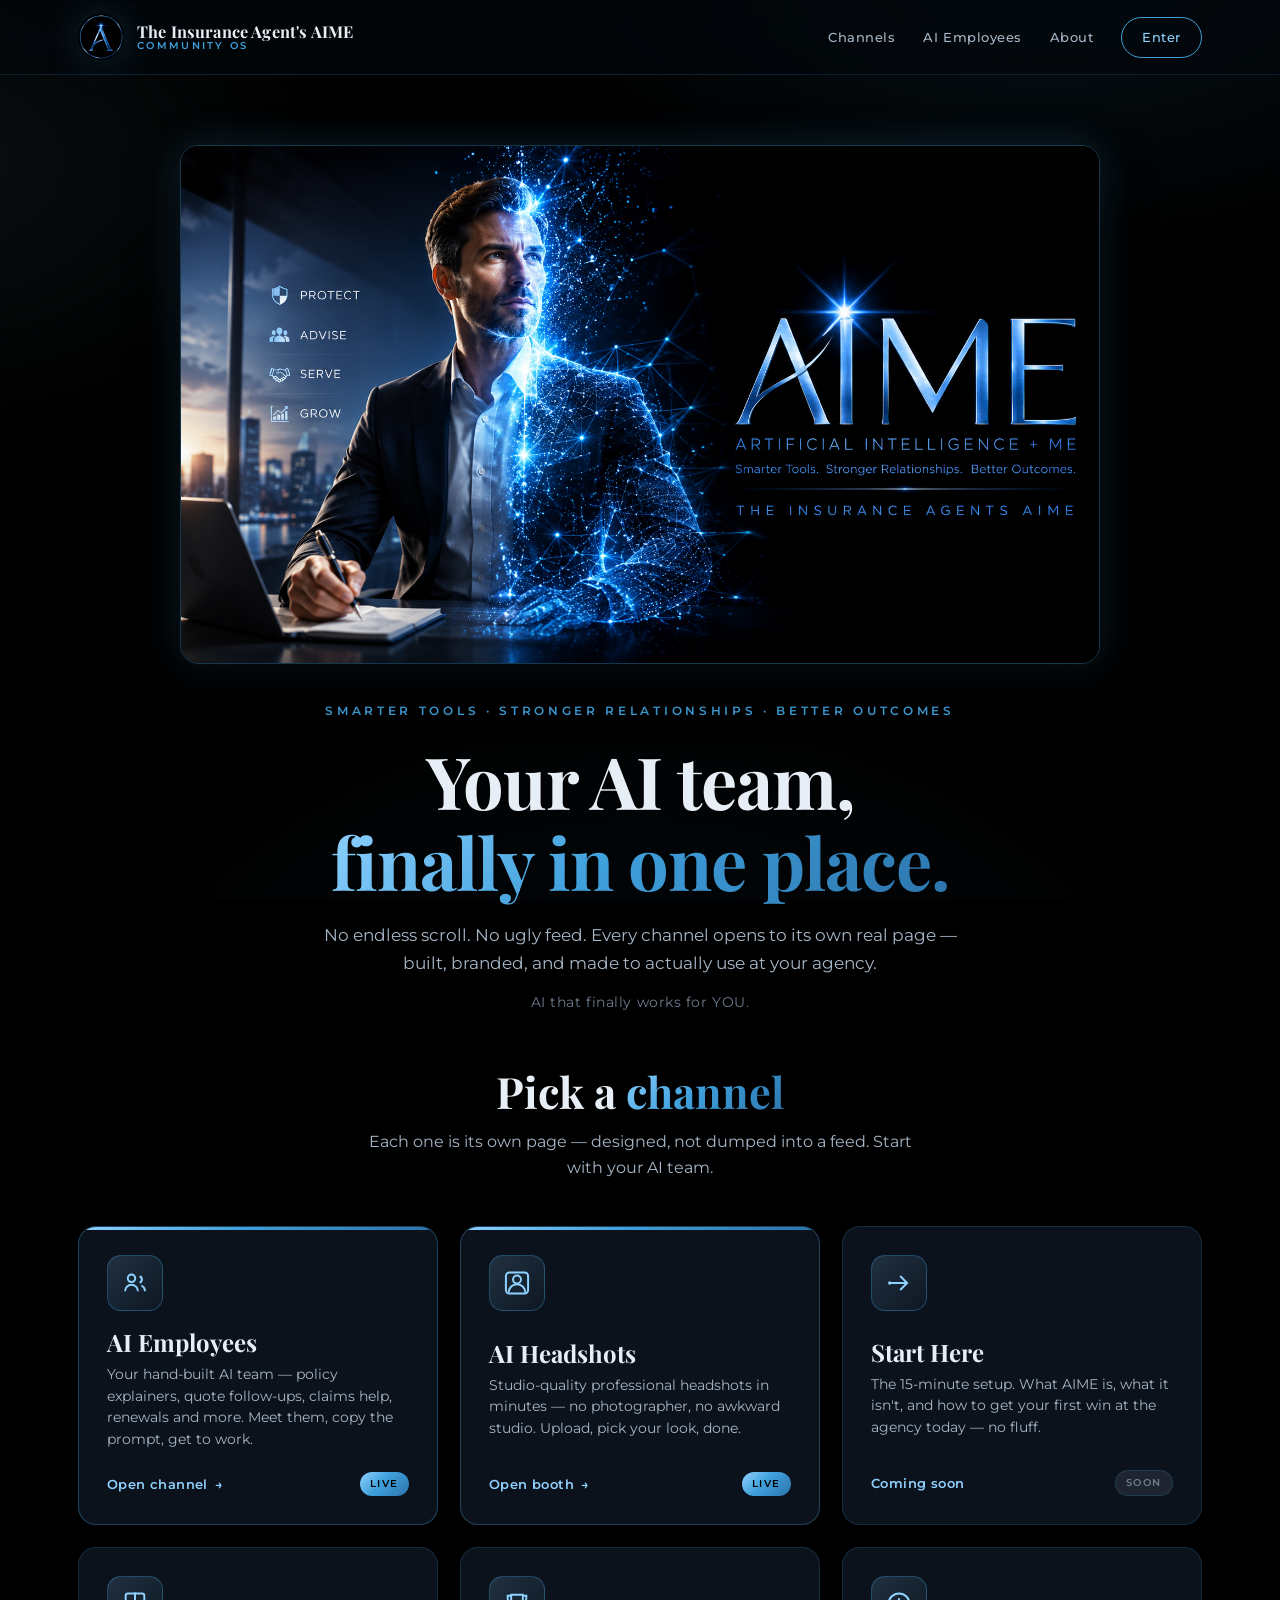
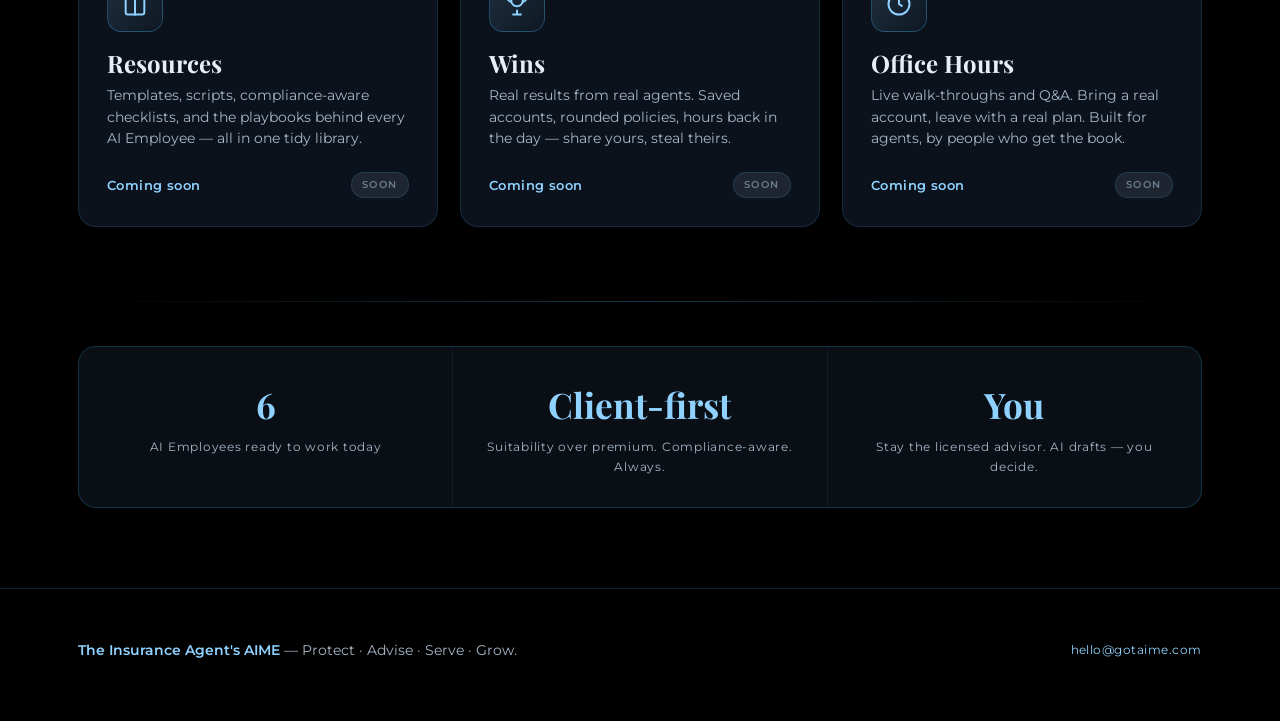
==== index.html @ 366e3d1a "The Insurance Agent's AIME — installable community PWA Chrome-blue-on-navy branded community hub (co" ====
<!DOCTYPE html>
<html lang="en">
<head>
  <meta charset="UTF-8" />
  <meta name="viewport" content="width=device-width, initial-scale=1.0, viewport-fit=cover" />
  <title>The Insurance Agent's AIME — Community OS</title>
  <meta name="description" content="The Insurance Agent's AIME community — a designed home where every channel is its own page. Smarter tools. Stronger relationships. Better outcomes." />

  <!-- PWA -->
  <link rel="manifest" href="manifest.webmanifest" />
  <meta name="theme-color" content="#0A0E15" />
  <meta name="apple-mobile-web-app-capable" content="yes" />
  <meta name="apple-mobile-web-app-status-bar-style" content="black-translucent" />
  <meta name="apple-mobile-web-app-title" content="Insurance AIME" />
  <link rel="apple-touch-icon" href="assets/img/apple-touch-icon.png" />
  <link rel="icon" type="image/png" href="assets/img/favicon-48.png" />

  <link rel="preconnect" href="https://fonts.googleapis.com" />
  <link rel="preconnect" href="https://fonts.gstatic.com" crossorigin />
  <link href="https://fonts.googleapis.com/css2?family=Playfair+Display:wght@600;700;800&family=Montserrat:wght@400;500;600;700&display=swap" rel="stylesheet" />
  <link rel="stylesheet" href="assets/css/styles.css" />
</head>
<body>

  <!-- ============ HEADER ============ -->
  <header class="site-header">
    <div class="wrap">
      <a class="brand-lockup" href="index.html">
        <img class="emblem-img" src="assets/img/aime-emblem.png" alt="AIME emblem" width="46" height="46" />
        <span class="brand-names">
          <span class="b1">The Insurance Agent's AIME</span>
          <span class="b2">Community OS</span>
        </span>
      </a>
      <nav class="header-nav">
        <a href="#channels">Channels</a>
        <a href="ai-employees.html">AI Employees</a>
        <a href="#about">About</a>
        <button class="install-btn" id="installBtn" hidden type="button">Install app</button>
        <a class="header-cta" href="ai-employees.html">Enter</a>
      </nav>
    </div>
  </header>

  <!-- ============ HERO ============ -->
  <section class="hero">
    <div class="wrap">
      <img class="hero-banner" src="assets/img/aime-hero-banner.png"
           alt="The Insurance Agent's AIME — Smarter Tools. Stronger Relationships. Better Outcomes." />
      <div class="eyebrow">Smarter Tools · Stronger Relationships · Better Outcomes</div>
      <h1>Your AI team,<span class="line2"><span class="blue-text">finally in one place.</span></span></h1>
      <p class="lede">
        No endless scroll. No ugly feed. Every channel opens to its own real page —
        built, branded, and made to actually use at your agency.
      </p>
      <p class="sub">AI that finally works for YOU.</p>
    </div>
  </section>

  <!-- ============ CHANNELS ============ -->
  <section id="channels">
    <div class="wrap">
      <div class="section-head">
        <h2>Pick a <span class="blue-text">channel</span></h2>
        <p>Each one is its own page — designed, not dumped into a feed. Start with your AI team.</p>
      </div>

      <div class="channel-grid">

        <!-- LIVE: AI Employees -->
        <a class="channel-tile is-live" href="ai-employees.html">
          <div class="tile-icon">
            <svg viewBox="0 0 24 24"><circle cx="9" cy="8" r="3.2"/><path d="M3.5 19a5.5 5.5 0 0 1 11 0"/><path d="M16 6.2a3 3 0 0 1 0 5.6"/><path d="M17.5 14.2A5.2 5.2 0 0 1 20.5 19"/></svg>
          </div>
          <div class="tile-body">
            <h3>AI Employees</h3>
            <p>Your hand-built AI team — policy explainers, quote follow-ups, claims help, renewals and more. Meet them, copy the prompt, get to work.</p>
          </div>
          <div class="tile-foot">
            <span class="tile-link">Open channel <span class="arrow">&rarr;</span></span>
            <span class="tile-badge live">Live</span>
          </div>
        </a>

        <!-- LIVE: AI Headshots (external booth) -->
        <a class="channel-tile is-live" href="https://headshots.gotaime.com" target="_blank" rel="noopener">
          <div class="tile-icon">
            <svg viewBox="0 0 24 24"><circle cx="12" cy="9" r="3.4"/><path d="M5 20a7 7 0 0 1 14 0"/><rect x="2.5" y="3" width="19" height="18" rx="3"/></svg>
          </div>
          <div class="tile-body">
            <h3>AI Headshots</h3>
            <p>Studio-quality professional headshots in minutes — no photographer, no awkward studio. Upload, pick your look, done.</p>
          </div>
          <div class="tile-foot">
            <span class="tile-link">Open booth <span class="arrow">&rarr;</span></span>
            <span class="tile-badge live">Live</span>
          </div>
        </a>

        <!-- Start Here -->
        <a class="channel-tile" href="#">
          <div class="tile-icon">
            <svg viewBox="0 0 24 24"><path d="M5 12h14"/><path d="m13 6 6 6-6 6"/><circle cx="4" cy="12" r="1.4" fill="var(--sky)" stroke="none"/></svg>
          </div>
          <div class="tile-body">
            <h3>Start Here</h3>
            <p>The 15-minute setup. What AIME is, what it isn't, and how to get your first win at the agency today — no fluff.</p>
          </div>
          <div class="tile-foot">
            <span class="tile-link">Coming soon</span>
            <span class="tile-badge soon">Soon</span>
          </div>
        </a>

        <!-- Resources -->
        <a class="channel-tile" href="#">
          <div class="tile-icon">
            <svg viewBox="0 0 24 24"><path d="M4 5a2 2 0 0 1 2-2h6v18H6a2 2 0 0 1-2-2Z"/><path d="M20 5a2 2 0 0 0-2-2h-6v18h6a2 2 0 0 0 2-2Z"/></svg>
          </div>
          <div class="tile-body">
            <h3>Resources</h3>
            <p>Templates, scripts, compliance-aware checklists, and the playbooks behind every AI Employee — all in one tidy library.</p>
          </div>
          <div class="tile-foot">
            <span class="tile-link">Coming soon</span>
            <span class="tile-badge soon">Soon</span>
          </div>
        </a>

        <!-- Wins -->
        <a class="channel-tile" href="#">
          <div class="tile-icon">
            <svg viewBox="0 0 24 24"><path d="M8 21h8"/><path d="M12 17v4"/><path d="M7 4h10v5a5 5 0 0 1-10 0Z"/><path d="M17 5h3v2a3 3 0 0 1-3 3M7 5H4v2a3 3 0 0 0 3 3"/></svg>
          </div>
          <div class="tile-body">
            <h3>Wins</h3>
            <p>Real results from real agents. Saved accounts, rounded policies, hours back in the day — share yours, steal theirs.</p>
          </div>
          <div class="tile-foot">
            <span class="tile-link">Coming soon</span>
            <span class="tile-badge soon">Soon</span>
          </div>
        </a>

        <!-- Office Hours -->
        <a class="channel-tile" href="#">
          <div class="tile-icon">
            <svg viewBox="0 0 24 24"><circle cx="12" cy="12" r="9"/><path d="M12 7v5l3 2"/></svg>
          </div>
          <div class="tile-body">
            <h3>Office Hours</h3>
            <p>Live walk-throughs and Q&amp;A. Bring a real account, leave with a real plan. Built for agents, by people who get the book.</p>
          </div>
          <div class="tile-foot">
            <span class="tile-link">Coming soon</span>
            <span class="tile-badge soon">Soon</span>
          </div>
        </a>

      </div>
    </div>
  </section>

  <div class="wrap"><div class="hairline-divider"></div></div>

  <!-- ============ VALUE STRIP ============ -->
  <section id="about">
    <div class="wrap">
      <div class="value-strip">
        <div class="value-cell">
          <div class="num">6</div>
          <div class="lbl">AI Employees ready to work today</div>
        </div>
        <div class="value-cell">
          <div class="num">Client-first</div>
          <div class="lbl">Suitability over premium. Compliance-aware. Always.</div>
        </div>
        <div class="value-cell">
          <div class="num">You</div>
          <div class="lbl">Stay the licensed advisor. AI drafts — you decide.</div>
        </div>
      </div>
    </div>
  </section>

  <!-- ============ FOOTER ============ -->
  <footer class="site-footer">
    <div class="wrap">
      <div class="footer-tag">
        <strong>The Insurance Agent's AIME</strong> — Protect · Advise · Serve · Grow.
      </div>
      <div class="footer-meta">
        <a href="mailto:hello@gotaime.com">hello@gotaime.com</a>
      </div>
    </div>
  </footer>

  <script src="assets/js/pwa.js"></script>
</body>
</html>
---- assets/css/styles.css ----
/* =====================================================================
   The Insurance Agent's AIME — Community OS
   Brand: CHROME BLUE on near-black NAVY (pulled from the Insurance kit:
   AIME-Insurance-Playbook + EMBLEM/WORDMARK/FAVICON/HERO_BANNER).
   Colors taken verbatim from the playbook CSS variables:
     --primary #3FA0DC  --highlight #8FD2FF  --deep #2C73AB
     --slate(--brown) #4C6E8C  --base #000  --near-base #0A0E15
     --text #E8EEF5  --muted #A6B6C6
   Fonts: Playfair Display (serif headers) + Montserrat (sans body) — parent AIME system.
   ===================================================================== */

:root {
  /* Core palette (verbatim from the Insurance kit) */
  --black:        #000000;   /* Base */
  --blue:         #3FA0DC;   /* Primary azure — the hero accent */
  --sky:          #8FD2FF;   /* Highlight glow blue — secondary */
  --deep:         #2C73AB;   /* Deep blue */
  --slate:        #4C6E8C;   /* Muted slate blue */

  /* Supporting tones */
  --near-black:   #0A0E15;   /* Near-base navy */
  --panel:        #0C121C;
  --panel-2:      #111A28;
  --hairline:     rgba(63, 160, 220, 0.18);
  --hairline-2:   rgba(63, 160, 220, 0.34);
  --text:         #E8EEF5;
  --text-muted:   #A6B6C6;
  --text-dim:     #6C7C8E;

  /* Effects */
  --blue-grad:    linear-gradient(135deg, #8FD2FF 0%, #3FA0DC 45%, #2C73AB 100%);
  --blue-grad-soft: linear-gradient(135deg, rgba(143,210,255,0.16), rgba(63,160,220,0.04));
  --glow-shadow:  0 0 40px rgba(63, 160, 220, 0.22);
  --card-shadow:  0 18px 50px rgba(0, 0, 0, 0.6);

  --serif: 'Playfair Display', Georgia, serif;
  --sans:  'Montserrat', -apple-system, BlinkMacSystemFont, 'Segoe UI', sans-serif;

  --radius:    18px;
  --radius-sm: 12px;
  --maxw:      1180px;
}

* { box-sizing: border-box; margin: 0; padding: 0; }

html { scroll-behavior: smooth; }

body {
  font-family: var(--sans);
  background: var(--black);
  color: var(--text);
  line-height: 1.6;
  -webkit-font-smoothing: antialiased;
  overflow-x: hidden;
}

/* Ambient blue glow fields layered over the navy-black */
body::before {
  content: '';
  position: fixed;
  inset: 0;
  z-index: 0;
  pointer-events: none;
  background:
    radial-gradient(900px 540px at 82% -8%, rgba(63,160,220,0.12), transparent 60%),
    radial-gradient(760px 500px at -6% 18%, rgba(143,210,255,0.07), transparent 55%),
    radial-gradient(1000px 700px at 50% 120%, rgba(44,115,171,0.08), transparent 60%);
}

img { max-width: 100%; display: block; }
a { color: inherit; text-decoration: none; }

.wrap {
  position: relative;
  z-index: 1;
  width: 100%;
  max-width: var(--maxw);
  margin: 0 auto;
  padding: 0 28px;
}

/* ---------- Typography helpers ---------- */
h1, h2, h3 { font-family: var(--serif); font-weight: 700; line-height: 1.12; }

.eyebrow {
  font-family: var(--sans);
  font-size: 0.72rem;
  letter-spacing: 0.32em;
  text-transform: uppercase;
  color: var(--blue);
  font-weight: 600;
}

.blue-text {
  background: var(--blue-grad);
  -webkit-background-clip: text;
  background-clip: text;
  -webkit-text-fill-color: transparent;
  color: var(--blue);
}

/* =====================================================================
   HEADER
   ===================================================================== */
.site-header {
  position: sticky;
  top: 0;
  z-index: 50;
  backdrop-filter: blur(14px);
  background: rgba(4, 7, 12, 0.74);
  border-bottom: 1px solid var(--hairline);
}
.site-header .wrap {
  display: flex;
  align-items: center;
  justify-content: space-between;
  height: 74px;
}
.brand-lockup { display: flex; align-items: center; gap: 13px; }

.emblem-img {
  width: 46px; height: 46px;
  border-radius: 50%;
  flex-shrink: 0;
  box-shadow: var(--glow-shadow);
}
.brand-names { display: flex; flex-direction: column; line-height: 1.1; }
.brand-names .b1 {
  font-family: var(--serif);
  font-size: 1.02rem;
  font-weight: 700;
  color: var(--text);
  letter-spacing: 0.01em;
}
.brand-names .b2 {
  font-size: 0.6rem;
  letter-spacing: 0.24em;
  text-transform: uppercase;
  color: var(--blue);
  font-weight: 600;
}

.header-nav { display: flex; align-items: center; gap: 28px; }
.header-nav a {
  font-size: 0.82rem;
  font-weight: 500;
  color: var(--text-muted);
  letter-spacing: 0.04em;
  transition: color 0.2s;
}
.header-nav a:hover { color: var(--sky); }
.header-cta {
  padding: 9px 20px;
  border-radius: 100px;
  border: 1px solid var(--blue);
  color: var(--sky) !important;
  font-weight: 600;
}
.header-cta:hover { background: var(--blue-grad); color: var(--black) !important; border-color: transparent; }

.install-btn {
  font-family: var(--sans);
  font-size: 0.8rem;
  font-weight: 600;
  letter-spacing: 0.03em;
  color: var(--black);
  background: var(--blue-grad);
  border: none;
  padding: 9px 18px;
  border-radius: 100px;
  cursor: pointer;
  transition: transform 0.2s, box-shadow 0.2s;
}
.install-btn:hover { transform: translateY(-1px); box-shadow: var(--glow-shadow); }

/* =====================================================================
   HERO (home hub) — features the cinematic kit banner
   ===================================================================== */
.hero {
  position: relative;
  padding: 70px 0 54px;
  text-align: center;
}
.hero-banner {
  width: 100%;
  max-width: 920px;
  margin: 0 auto 38px;
  border-radius: var(--radius);
  border: 1px solid var(--hairline-2);
  box-shadow: var(--card-shadow), var(--glow-shadow);
  animation: floatIn 0.9s cubic-bezier(.2,.7,.3,1) both;
}
@keyframes floatIn {
  from { opacity: 0; transform: translateY(16px) scale(0.985); }
  to   { opacity: 1; transform: translateY(0) scale(1); }
}
.hero .eyebrow { margin-bottom: 20px; }
.hero h1 {
  font-size: clamp(2.5rem, 6vw, 4.5rem);
  letter-spacing: -0.015em;
  margin-bottom: 20px;
}
.hero h1 .line2 { display: block; }
.hero p.lede {
  max-width: 660px;
  margin: 0 auto 14px;
  color: var(--text-muted);
  font-size: 1.08rem;
}
.hero .sub {
  color: var(--text-dim);
  font-size: 0.86rem;
  letter-spacing: 0.04em;
}

.hairline-divider {
  width: 100%;
  height: 1px;
  background: linear-gradient(90deg, transparent, var(--hairline-2), transparent);
  margin: 44px 0;
}

/* =====================================================================
   CHANNEL TILES
   ===================================================================== */
.section-head { text-align: center; margin-bottom: 46px; }
.section-head h2 {
  font-size: clamp(1.9rem, 3.6vw, 2.7rem);
  margin-bottom: 14px;
}
.section-head p {
  color: var(--text-muted);
  max-width: 560px;
  margin: 0 auto;
}

.channel-grid {
  display: grid;
  grid-template-columns: repeat(3, 1fr);
  gap: 22px;
  padding-bottom: 30px;
}

.channel-tile {
  position: relative;
  display: flex;
  flex-direction: column;
  justify-content: space-between;
  min-height: 232px;
  padding: 28px;
  border-radius: var(--radius);
  background: var(--panel);
  border: 1px solid var(--hairline);
  overflow: hidden;
  transition: transform 0.32s cubic-bezier(.2,.7,.3,1), border-color 0.3s, box-shadow 0.32s;
}
.channel-tile::after {
  content: '';
  position: absolute;
  inset: 0;
  background: var(--blue-grad-soft);
  opacity: 0;
  transition: opacity 0.32s;
  pointer-events: none;
}
.channel-tile:hover {
  transform: translateY(-7px);
  border-color: var(--hairline-2);
  box-shadow: var(--card-shadow), var(--glow-shadow);
}
.channel-tile:hover::after { opacity: 1; }

.channel-tile.is-live { border-color: var(--hairline-2); }
.channel-tile.is-live::before {
  content: '';
  position: absolute;
  top: 0; left: 0; right: 0;
  height: 3px;
  background: var(--blue-grad);
}

.tile-icon {
  width: 56px; height: 56px;
  border-radius: 14px;
  display: grid; place-items: center;
  background: var(--blue-grad-soft);
  border: 1px solid var(--hairline-2);
  margin-bottom: 18px;
  position: relative;
  z-index: 1;
}
.tile-icon svg { width: 28px; height: 28px; stroke: var(--sky); fill: none; stroke-width: 1.7; }

.tile-body { position: relative; z-index: 1; }
.channel-tile h3 {
  font-size: 1.5rem;
  margin-bottom: 8px;
  color: var(--text);
}
.channel-tile p {
  font-size: 0.9rem;
  color: var(--text-muted);
  line-height: 1.5;
}

.tile-foot {
  position: relative;
  z-index: 1;
  margin-top: 22px;
  display: flex;
  align-items: center;
  justify-content: space-between;
}
.tile-link {
  font-size: 0.82rem;
  font-weight: 600;
  color: var(--sky);
  letter-spacing: 0.03em;
  display: inline-flex;
  align-items: center;
  gap: 7px;
}
.tile-link .arrow { transition: transform 0.25s; }
.channel-tile:hover .tile-link .arrow { transform: translateX(4px); }

.tile-badge {
  font-size: 0.62rem;
  letter-spacing: 0.16em;
  text-transform: uppercase;
  font-weight: 600;
  padding: 4px 10px;
  border-radius: 100px;
}
.tile-badge.live   { background: var(--blue-grad); color: var(--black); }
.tile-badge.soon   { background: rgba(166,182,198,0.12); color: var(--text-dim); border: 1px solid var(--hairline); }

/* =====================================================================
   VALUE STRIP
   ===================================================================== */
.value-strip {
  display: grid;
  grid-template-columns: repeat(3, 1fr);
  gap: 1px;
  background: var(--hairline);
  border: 1px solid var(--hairline);
  border-radius: var(--radius);
  overflow: hidden;
  margin: 30px 0 80px;
}
.value-cell {
  background: var(--near-black);
  padding: 30px 26px;
  text-align: center;
}
.value-cell .num {
  font-family: var(--serif);
  font-size: 2.2rem;
  font-weight: 700;
  color: var(--sky);
  margin-bottom: 4px;
}
.value-cell .lbl {
  font-size: 0.78rem;
  letter-spacing: 0.06em;
  color: var(--text-muted);
}

/* =====================================================================
   FOOTER
   ===================================================================== */
.site-footer {
  position: relative;
  z-index: 1;
  border-top: 1px solid var(--hairline);
  padding: 50px 0 60px;
  margin-top: 30px;
}
.site-footer .wrap {
  display: flex;
  flex-wrap: wrap;
  gap: 24px;
  align-items: center;
  justify-content: space-between;
}
.footer-tag { color: var(--text-muted); font-size: 0.86rem; }
.footer-tag strong { color: var(--sky); font-weight: 600; }
.footer-meta { color: var(--text-dim); font-size: 0.78rem; letter-spacing: 0.04em; }
.footer-meta a { color: var(--sky); }

/* =====================================================================
   AI EMPLOYEES — gallery page
   ===================================================================== */
.page-hero {
  padding: 70px 0 36px;
  text-align: center;
}
.breadcrumb {
  display: inline-flex;
  align-items: center;
  gap: 8px;
  font-size: 0.78rem;
  color: var(--text-dim);
  margin-bottom: 26px;
}
.breadcrumb a { color: var(--text-muted); }
.breadcrumb a:hover { color: var(--sky); }
.page-hero h1 { font-size: clamp(2.3rem, 5vw, 3.6rem); margin-bottom: 16px; }
.page-hero p { color: var(--text-muted); max-width: 600px; margin: 0 auto; }

.employee-grid {
  display: grid;
  grid-template-columns: repeat(3, 1fr);
  gap: 22px;
  padding: 26px 0 90px;
}

.emp-card {
  position: relative;
  display: flex;
  flex-direction: column;
  padding: 28px 26px 24px;
  border-radius: var(--radius);
  background: var(--panel);
  border: 1px solid var(--hairline);
  cursor: pointer;
  overflow: hidden;
  transition: transform 0.3s cubic-bezier(.2,.7,.3,1), border-color 0.3s, box-shadow 0.3s;
}
.emp-card::after {
  content: '';
  position: absolute; inset: 0;
  background: var(--blue-grad-soft);
  opacity: 0; transition: opacity 0.3s; pointer-events: none;
}
.emp-card:hover {
  transform: translateY(-6px);
  border-color: var(--hairline-2);
  box-shadow: var(--card-shadow), var(--glow-shadow);
}
.emp-card:hover::after { opacity: 1; }

.emp-avatar {
  width: 64px; height: 64px;
  border-radius: 16px;
  display: grid; place-items: center;
  background: radial-gradient(circle at 35% 30%, #12233a, #060a11);
  border: 1px solid var(--hairline-2);
  margin-bottom: 18px;
  position: relative; z-index: 1;
  box-shadow: inset 0 0 22px rgba(63,160,220,0.14);
}
.emp-avatar svg { width: 32px; height: 32px; stroke: var(--sky); fill: none; stroke-width: 1.6; }

.emp-card .emp-role {
  position: relative; z-index: 1;
  font-size: 0.66rem;
  letter-spacing: 0.18em;
  text-transform: uppercase;
  color: var(--sky);
  font-weight: 600;
  margin-bottom: 7px;
}
.emp-card h3 {
  position: relative; z-index: 1;
  font-size: 1.42rem;
  margin-bottom: 9px;
}
.emp-card .emp-does {
  position: relative; z-index: 1;
  font-size: 0.9rem;
  color: var(--text-muted);
  line-height: 1.5;
  flex-grow: 1;
}
.emp-meet {
  position: relative; z-index: 1;
  margin-top: 20px;
  display: inline-flex;
  align-items: center;
  justify-content: space-between;
  width: 100%;
}
.emp-meet .btn-ghost {
  font-size: 0.82rem;
  font-weight: 600;
  color: var(--sky);
  display: inline-flex;
  align-items: center;
  gap: 7px;
}
.emp-meet .arrow { transition: transform 0.25s; }
.emp-card:hover .emp-meet .arrow { transform: translateX(4px); }

/* =====================================================================
   EMPLOYEE DETAIL VIEW
   ===================================================================== */
.detail-view { display: none; padding: 60px 0 90px; }
.detail-view.active { display: block; animation: fadeUp 0.4s ease; }

@keyframes fadeUp {
  from { opacity: 0; transform: translateY(16px); }
  to   { opacity: 1; transform: translateY(0); }
}

.back-link {
  display: inline-flex;
  align-items: center;
  gap: 9px;
  font-size: 0.82rem;
  font-weight: 600;
  color: var(--text-muted);
  margin-bottom: 34px;
  transition: color 0.2s, gap 0.2s;
}
.back-link:hover { color: var(--sky); gap: 13px; }

.detail-head {
  display: flex;
  align-items: flex-start;
  gap: 26px;
  margin-bottom: 38px;
  flex-wrap: wrap;
}
.detail-avatar {
  width: 92px; height: 92px;
  border-radius: 22px;
  display: grid; place-items: center;
  background: radial-gradient(circle at 35% 30%, #14283f, #060a11);
  border: 1.5px solid var(--blue);
  box-shadow: var(--glow-shadow);
  flex-shrink: 0;
}
.detail-avatar svg { width: 46px; height: 46px; stroke: var(--sky); fill: none; stroke-width: 1.5; }

.detail-titles { flex: 1; min-width: 260px; }
.detail-titles .emp-role {
  font-size: 0.7rem;
  letter-spacing: 0.2em;
  text-transform: uppercase;
  color: var(--sky);
  font-weight: 600;
  margin-bottom: 8px;
}
.detail-titles h1 { font-size: clamp(2rem, 4.4vw, 3rem); margin-bottom: 12px; }
.detail-titles .tagline { color: var(--text-muted); font-size: 1.04rem; max-width: 620px; }

.detail-grid {
  display: grid;
  grid-template-columns: 1.55fr 1fr;
  gap: 30px;
  align-items: start;
}

.detail-panel {
  background: var(--panel);
  border: 1px solid var(--hairline);
  border-radius: var(--radius);
  padding: 30px 30px 32px;
}
.detail-panel h4 {
  font-family: var(--sans);
  font-size: 0.74rem;
  letter-spacing: 0.18em;
  text-transform: uppercase;
  color: var(--sky);
  font-weight: 600;
  margin-bottom: 18px;
  display: flex; align-items: center; gap: 10px;
}
.detail-panel h4::before {
  content: '';
  width: 22px; height: 2px;
  background: var(--blue-grad);
  display: inline-block;
}

.detail-panel ul { list-style: none; }
.detail-panel li {
  position: relative;
  padding-left: 26px;
  margin-bottom: 13px;
  color: var(--text-muted);
  font-size: 0.93rem;
  line-height: 1.55;
}
.detail-panel li::before {
  content: '';
  position: absolute;
  left: 4px; top: 9px;
  width: 7px; height: 7px;
  border-radius: 50%;
  background: var(--blue-grad);
}

/* Prompt box */
.prompt-box {
  position: relative;
  background: var(--black);
  border: 1px solid var(--hairline-2);
  border-radius: var(--radius-sm);
  padding: 30px 24px 24px;
  margin-top: 6px;
}
.prompt-label {
  position: absolute;
  top: -11px; left: 20px;
  background: var(--blue-grad);
  color: var(--black);
  font-size: 0.64rem;
  letter-spacing: 0.16em;
  text-transform: uppercase;
  font-weight: 700;
  padding: 4px 13px;
  border-radius: 100px;
}
.copy-button {
  position: absolute;
  top: 14px; right: 14px;
  background: transparent;
  border: 1px solid var(--hairline-2);
  color: var(--sky);
  font-family: var(--sans);
  font-size: 0.72rem;
  font-weight: 600;
  letter-spacing: 0.04em;
  padding: 7px 14px;
  border-radius: 100px;
  cursor: pointer;
  transition: all 0.2s;
}
.copy-button:hover { background: var(--blue-grad); color: var(--black); border-color: transparent; }
.copy-button.copied { background: var(--blue-grad); color: var(--black); border-color: transparent; }

.prompt-text {
  font-family: 'SFMono-Regular', ui-monospace, 'Cascadia Code', Consolas, monospace;
  font-size: 0.84rem;
  line-height: 1.7;
  color: var(--text);
  white-space: pre-wrap;
  word-wrap: break-word;
  margin-top: 12px;
}

.detail-side .detail-panel + .detail-panel { margin-top: 22px; }

.fid-note {
  margin-top: 22px;
  background: var(--blue-grad-soft);
  border: 1px solid var(--hairline-2);
  border-radius: var(--radius-sm);
  padding: 20px 22px;
}
.fid-note .t {
  font-family: var(--serif);
  font-size: 1.02rem;
  color: var(--sky);
  margin-bottom: 6px;
}
.fid-note p { font-size: 0.86rem; color: var(--text-muted); }

.tag-row { display: flex; flex-wrap: wrap; gap: 9px; }
.chip {
  font-size: 0.72rem;
  color: var(--sky);
  border: 1px solid var(--hairline);
  background: rgba(143,210,255,0.05);
  padding: 6px 13px;
  border-radius: 100px;
}

/* =====================================================================
   RESPONSIVE
   ===================================================================== */
@media (max-width: 940px) {
  .channel-grid, .employee-grid { grid-template-columns: repeat(2, 1fr); }
  .detail-grid { grid-template-columns: 1fr; }
  .value-strip { grid-template-columns: 1fr; }
}
@media (max-width: 620px) {
  .wrap { padding: 0 18px; }
  .header-nav { gap: 14px; }
  .header-nav a:not(.header-cta) { display: none; }
  .channel-grid, .employee-grid { grid-template-columns: 1fr; }
  .hero { padding: 54px 0 36px; }
  .detail-head { gap: 18px; }
  .detail-avatar { width: 72px; height: 72px; }
}
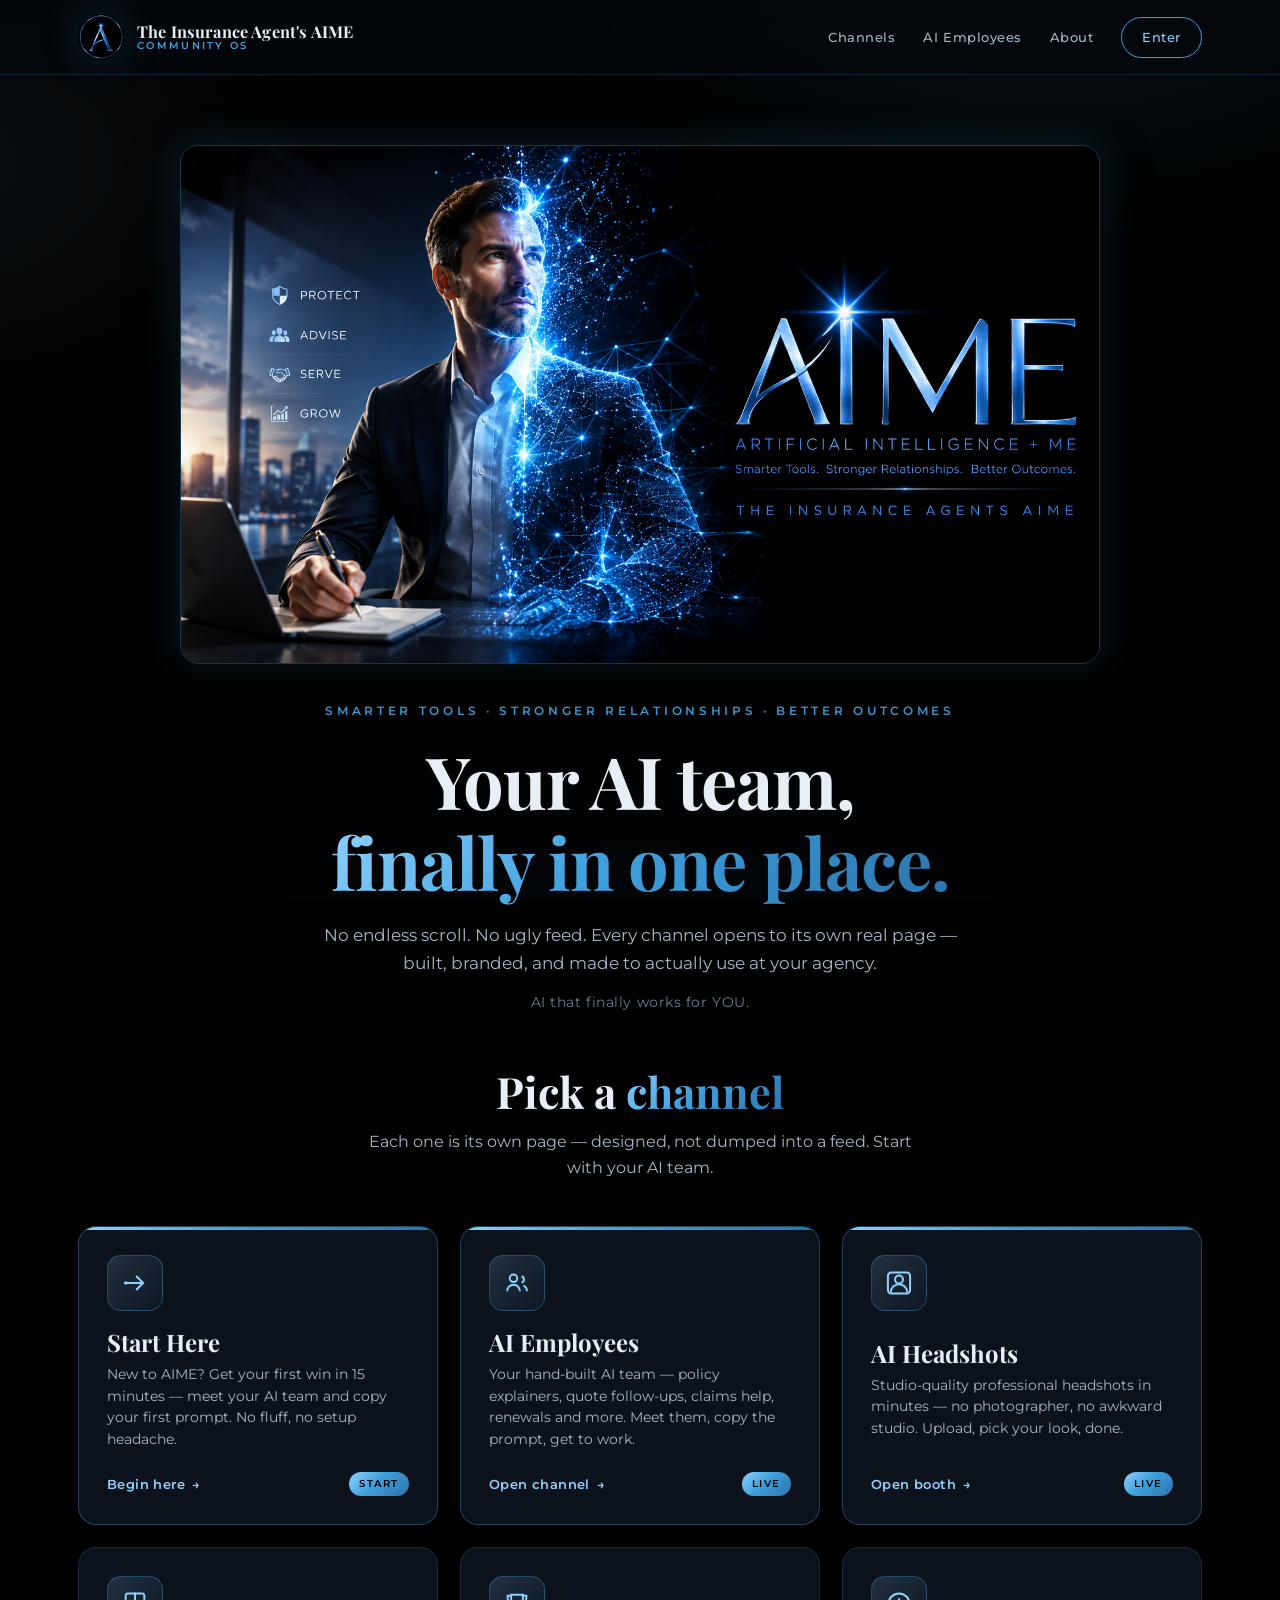
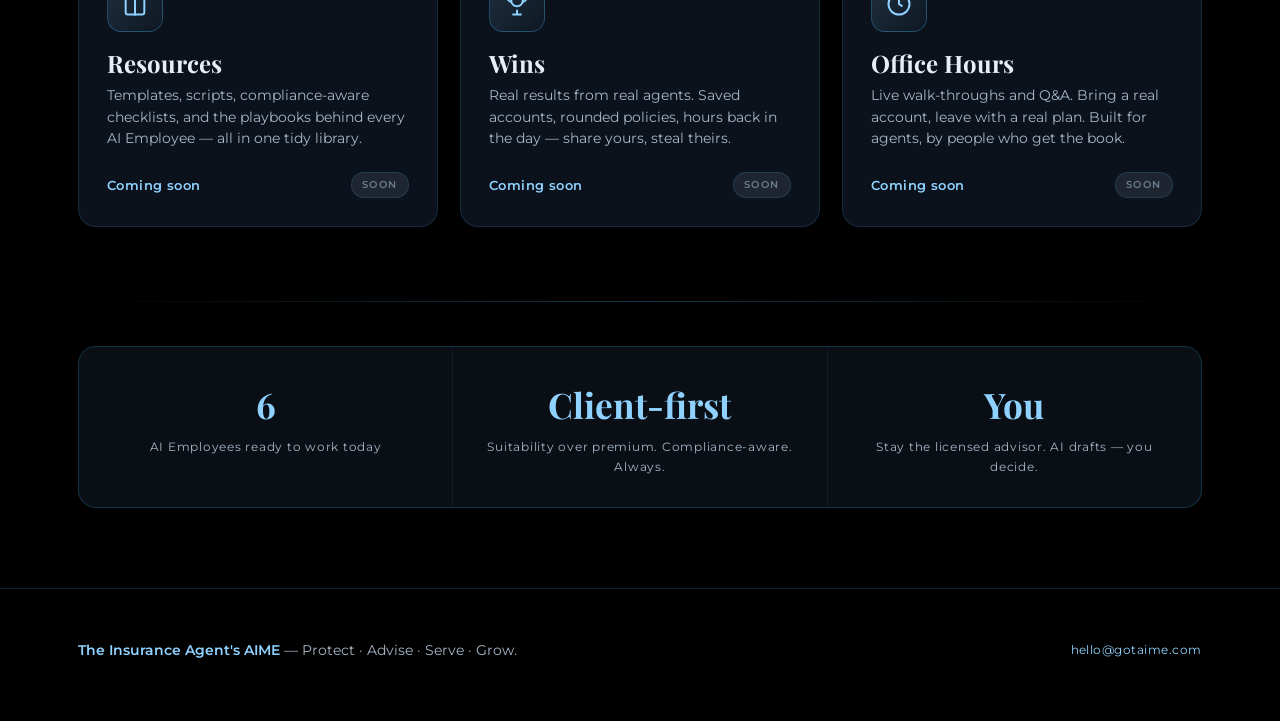
==== commit 25036a47: "Member hub polish + Render hosting - Start Here is now the first/leading channel tile - Confirmed no" ====
--- a/index.html
+++ b/index.html
@@ -67,6 +67,21 @@
 
       <div class="channel-grid">
 
+        <!-- LEADING: Start Here -->
+        <a class="channel-tile is-live" href="ai-employees.html">
+          <div class="tile-icon">
+            <svg viewBox="0 0 24 24"><path d="M5 12h14"/><path d="m13 6 6 6-6 6"/><circle cx="4" cy="12" r="1.4" fill="var(--sky)" stroke="none"/></svg>
+          </div>
+          <div class="tile-body">
+            <h3>Start Here</h3>
+            <p>New to AIME? Get your first win in 15 minutes — meet your AI team and copy your first prompt. No fluff, no setup headache.</p>
+          </div>
+          <div class="tile-foot">
+            <span class="tile-link">Begin here <span class="arrow">&rarr;</span></span>
+            <span class="tile-badge live">Start</span>
+          </div>
+        </a>
+
         <!-- LIVE: AI Employees -->
         <a class="channel-tile is-live" href="ai-employees.html">
           <div class="tile-icon">
@@ -94,21 +109,6 @@
           <div class="tile-foot">
             <span class="tile-link">Open booth <span class="arrow">&rarr;</span></span>
             <span class="tile-badge live">Live</span>
-          </div>
-        </a>
-
-        <!-- Start Here -->
-        <a class="channel-tile" href="#">
-          <div class="tile-icon">
-            <svg viewBox="0 0 24 24"><path d="M5 12h14"/><path d="m13 6 6 6-6 6"/><circle cx="4" cy="12" r="1.4" fill="var(--sky)" stroke="none"/></svg>
-          </div>
-          <div class="tile-body">
-            <h3>Start Here</h3>
-            <p>The 15-minute setup. What AIME is, what it isn't, and how to get your first win at the agency today — no fluff.</p>
-          </div>
-          <div class="tile-foot">
-            <span class="tile-link">Coming soon</span>
-            <span class="tile-badge soon">Soon</span>
           </div>
         </a>
 
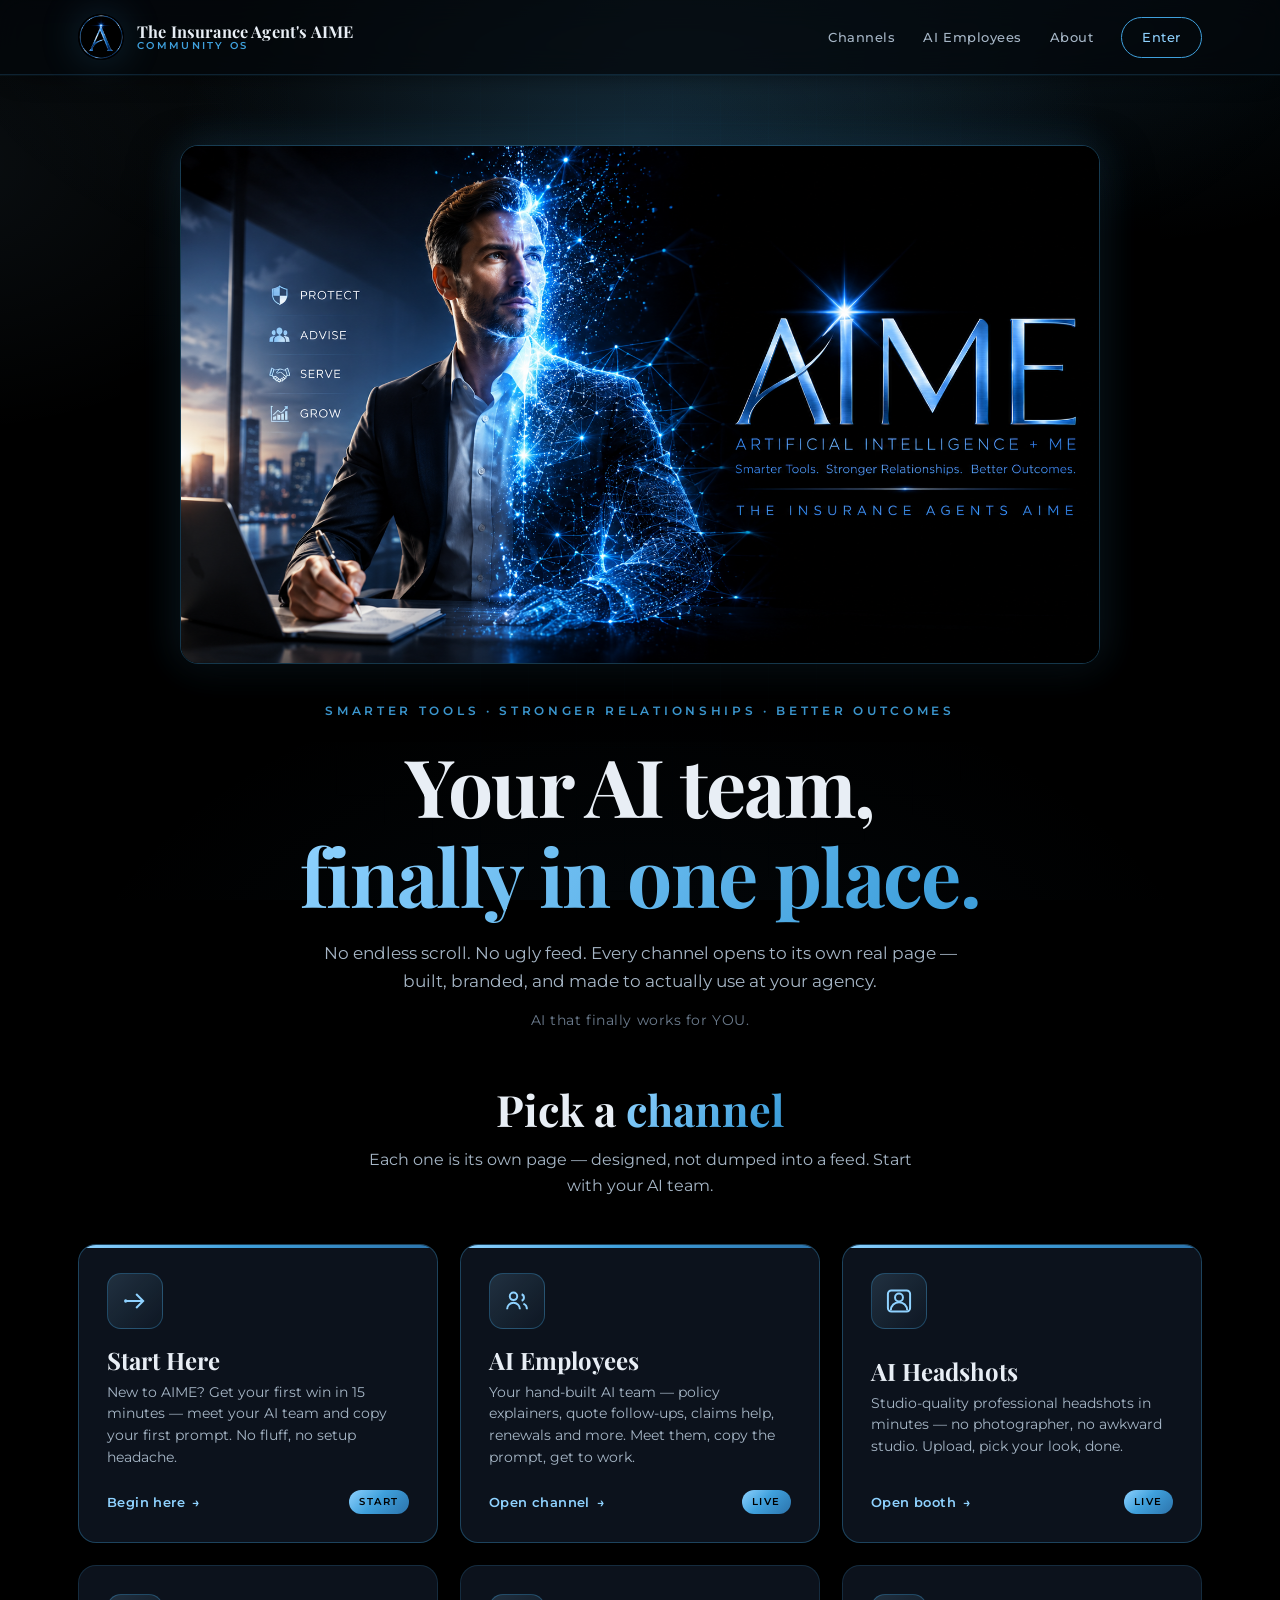
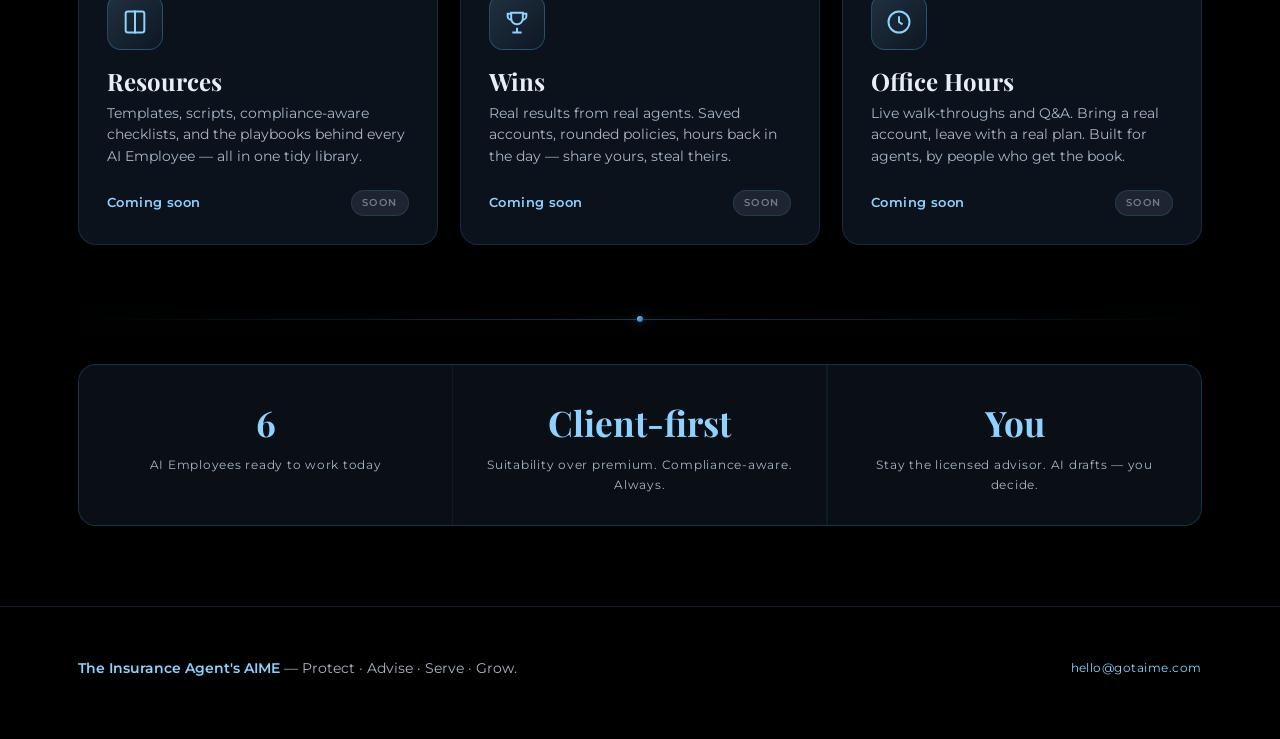
==== commit 94ce49e7: "Add premium flair: hero glow + grid, metallic shimmer, scroll reveals, glow buttons - Layered radial" ====
--- a/index.html
+++ b/index.html
@@ -196,5 +196,6 @@
   </footer>
 
   <script src="assets/js/pwa.js"></script>
+  <script src="assets/js/flair.js"></script>
 </body>
 </html>
--- a/assets/css/styles.css
+++ b/assets/css/styles.css
@@ -685,3 +685,107 @@
   .detail-head { gap: 18px; }
   .detail-avatar { width: 72px; height: 72px; }
 }
+
+/* =====================================================================
+   FLAIR — premium real-website polish (chrome blue on black, clean)
+   ===================================================================== */
+
+/* Metallic shimmer sweep across accent text */
+.blue-text {
+  background-size: 220% auto;
+  animation: shimmerText 7s linear infinite;
+}
+@keyframes shimmerText { to { background-position: 220% center; } }
+
+/* Cinematic sheen passing over the hero banner */
+.hero-banner { position: relative; isolation: isolate; }
+.hero-banner::after {
+  content: '';
+  position: absolute; inset: 0; border-radius: var(--radius);
+  background: linear-gradient(115deg, transparent 32%, rgba(143,210,255,0.32) 48%, transparent 64%);
+  mix-blend-mode: screen;
+  transform: translateX(-120%);
+  animation: sheen 7s ease-in-out 1.4s infinite;
+  pointer-events: none;
+}
+@keyframes sheen {
+  0%, 16% { transform: translateX(-120%); }
+  32%, 100% { transform: translateX(120%); }
+}
+
+/* Richer hero: layered glow + faint brand grid texture behind the headline */
+.hero { isolation: isolate; }
+.hero::before {
+  content: '';
+  position: absolute; left: 0; right: 0; top: -8%;
+  height: 620px; z-index: -1; pointer-events: none;
+  background:
+    radial-gradient(660px 340px at 50% 22%, rgba(63,160,220,0.20), transparent 70%),
+    radial-gradient(980px 460px at 50% 2%, rgba(143,210,255,0.08), transparent 72%);
+}
+.hero::after {
+  content: '';
+  position: absolute; inset: 0; z-index: -1; pointer-events: none; opacity: 0.55;
+  background-image:
+    linear-gradient(rgba(63,160,220,0.06) 1px, transparent 1px),
+    linear-gradient(90deg, rgba(63,160,220,0.06) 1px, transparent 1px);
+  background-size: 48px 48px;
+  -webkit-mask-image: radial-gradient(circle at 50% 30%, #000 0%, transparent 60%);
+          mask-image: radial-gradient(circle at 50% 30%, #000 0%, transparent 60%);
+}
+
+/* More dramatic hero type */
+.hero h1 { font-size: clamp(2.7rem, 6.6vw, 5rem); letter-spacing: -0.02em; }
+.page-hero h1 { font-size: clamp(2.5rem, 5.4vw, 4rem); letter-spacing: -0.02em; }
+
+/* Tiles & cards: gradient top accent on hover + deeper brand glow */
+.channel-tile, .emp-card { transition: transform 0.34s cubic-bezier(.2,.7,.3,1), border-color 0.3s, box-shadow 0.34s; }
+.channel-tile:hover, .emp-card:hover {
+  box-shadow: var(--card-shadow), 0 0 36px rgba(63,160,220,0.26);
+}
+.channel-tile:not(.is-live)::after,
+.emp-card::after { z-index: 0; }
+.channel-tile:not(.is-live) { position: relative; }
+.channel-tile:not(.is-live)::before,
+.emp-card::before {
+  content: '';
+  position: absolute; top: 0; left: 0; right: 0; height: 2px;
+  background: var(--blue-grad);
+  transform: scaleX(0); transform-origin: left;
+  transition: transform 0.4s cubic-bezier(.2,.7,.3,1);
+  z-index: 2;
+}
+.channel-tile:not(.is-live):hover::before,
+.emp-card:hover::before { transform: scaleX(1); }
+
+/* Glowing brand buttons */
+.header-cta { transition: background 0.25s, color 0.25s, box-shadow 0.25s, transform 0.2s; }
+.header-cta:hover { box-shadow: 0 0 28px rgba(63,160,220,0.45); transform: translateY(-1px); }
+.copy-button:hover { box-shadow: 0 0 22px rgba(63,160,220,0.45); }
+.install-btn:hover { box-shadow: 0 0 26px rgba(63,160,220,0.45); }
+
+/* Divider with a soft brand glow + center node */
+.hairline-divider { position: relative; box-shadow: 0 0 16px rgba(63,160,220,0.26); }
+.hairline-divider::after {
+  content: ''; position: absolute; top: 50%; left: 50%;
+  width: 6px; height: 6px; border-radius: 50%;
+  transform: translate(-50%, -50%);
+  background: var(--blue-grad); box-shadow: 0 0 14px rgba(63,160,220,0.7);
+}
+
+/* Refined sticky-nav glass */
+.site-header { box-shadow: 0 1px 0 rgba(63,160,220,0.06), 0 10px 30px -18px rgba(0,0,0,0.9); }
+
+/* Scroll-reveal entrance (added by flair.js; gracefully off without JS) */
+.flair-on .reveal {
+  opacity: 0; transform: translateY(22px);
+  transition: opacity 0.6s ease, transform 0.7s cubic-bezier(.2,.7,.3,1);
+  will-change: opacity, transform;
+}
+.flair-on .reveal.in { opacity: 1; transform: none; }
+
+@media (prefers-reduced-motion: reduce) {
+  .blue-text, .hero-banner::after { animation: none; }
+  .hero-banner::after { display: none; }
+  .flair-on .reveal { opacity: 1; transform: none; transition: none; }
+}
